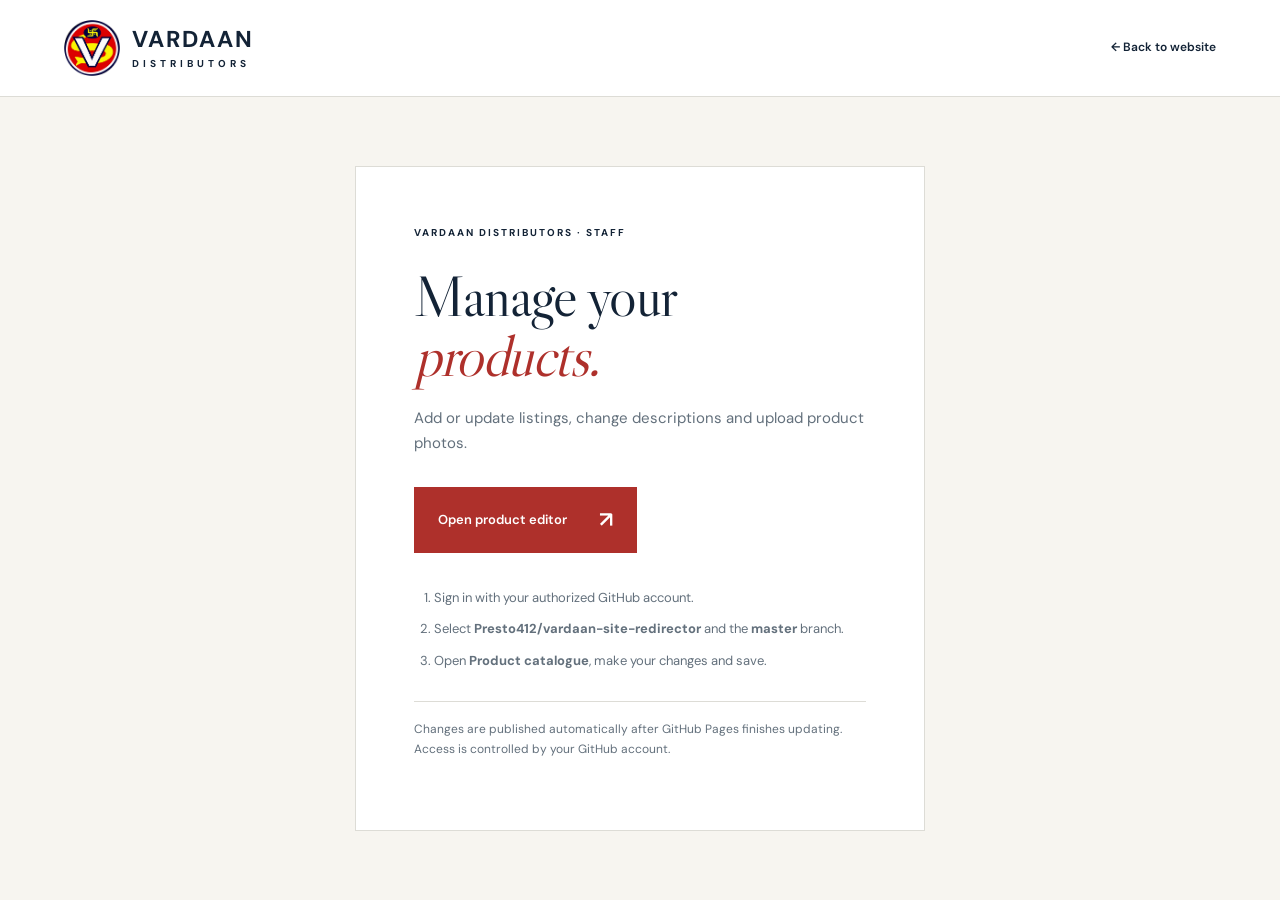
==== admin/index.html @ dcb4e956 "Add staff product administration page" ====
<!doctype html>
<html lang="en">
<head>
  <meta charset="utf-8">
  <meta name="viewport" content="width=device-width, initial-scale=1">
  <meta name="robots" content="noindex, nofollow">
  <meta name="theme-color" content="#132336">
  <title>Product administration | Vardaan Distributors</title>
  <link rel="icon" href="../assets/vardaan-emblem.png">
  <link rel="stylesheet" href="../styles.css">
  <style>
    body{background:var(--cream)}.admin-header{background:#fff;border-bottom:1px solid var(--line)}.admin-header .wrap{min-height:96px;display:flex;align-items:center;justify-content:space-between}.admin-header .back{font-size:12px;font-weight:600}.admin-main{min-height:calc(100vh - 97px);display:grid;place-items:center;padding:48px 5%}.admin-card{width:min(100%,570px);background:#fff;padding:clamp(28px,6vw,58px);border:1px solid var(--line)}.admin-card h1{font-size:clamp(42px,7vw,58px);margin-bottom:20px}.admin-card p:not(.eyebrow){color:var(--muted)}.admin-card .button{margin:16px 0}.admin-card ol{color:var(--muted);padding-left:20px;font-size:13px}.admin-card li{padding:5px 0}.admin-note{border-top:1px solid var(--line);margin-top:25px;padding-top:18px;font-size:12px}
  </style>
</head>
<body>
<header class="admin-header"><div class="wrap"><a class="brand" href="../"><img src="../assets/vardaan-emblem.png" alt="Vardaan logo" width="56" height="56"><span>VARDAAN<small>DISTRIBUTORS</small></span></a><a class="back" href="../">← Back to website</a></div></header>
<main class="admin-main"><section class="admin-card"><p class="eyebrow">VARDAAN DISTRIBUTORS · STAFF</p><h1>Manage your<br><em>products.</em></h1><p>Add or update listings, change descriptions and upload product photos.</p><a class="button" href="https://app.pagescms.org/">Open product editor <span>↗</span></a><ol><li>Sign in with your authorized GitHub account.</li><li>Select <strong>Presto412/vardaan-site-redirector</strong> and the <strong>master</strong> branch.</li><li>Open <strong>Product catalogue</strong>, make your changes and save.</li></ol><p class="admin-note">Changes are published automatically after GitHub Pages finishes updating. Access is controlled by your GitHub account.</p></section></main>
</body></html>
---- styles.css ----
@import url('https://fonts.googleapis.com/css2?family=DM+Sans:wght@400;500;600;700&family=Libre+Caslon+Display&display=swap');
:root{--navy:#132336;--red:#ae302b;--cream:#f7f5f0;--muted:#63707c;--line:#dddcd6}*{box-sizing:border-box}html{scroll-behavior:smooth;scroll-padding-top:100px}body{margin:0;color:var(--navy);font:15px/1.65 'DM Sans',sans-serif;background:#fff}a{color:inherit;text-decoration:none}button,input{font:inherit}button,a,input{touch-action:manipulation}a:hover{text-decoration:underline}button:focus-visible,a:focus-visible,input:focus-visible{outline:3px solid #cb7a37;outline-offset:5px}.wrap{width:min(1240px,90%);margin:auto}.topbar{background:var(--navy);color:#fff;font-size:10px;letter-spacing:1.2px;padding:9px 0}.topbar .wrap{display:flex;justify-content:space-between}.topbar span{color:#bbc3ce;letter-spacing:.5px}header{position:sticky;top:0;z-index:10;background:#fff;border-bottom:1px solid var(--line)}.nav{height:96px;display:flex;align-items:center;justify-content:space-between}.brand{display:flex;gap:12px;align-items:center;font-size:23px;font-weight:700;letter-spacing:2px;line-height:1.15}.brand img{object-fit:contain;width:56px;height:56px}.brand small{display:block;font-size:10px;letter-spacing:4px;margin-top:6px}.nav nav{display:flex;align-items:center;gap:34px;font-size:13px}.button{display:inline-flex;align-items:center;justify-content:space-between;gap:32px;background:var(--red);color:#fff;padding:15px 24px;font-size:13px;font-weight:600}.button:hover{background:#8e2522;text-decoration:none}.button span{font-size:22px}.button.small{padding:10px 20px}.menu{display:none}.hero{background:var(--cream);padding:64px 0 60px}.hero-grid{display:grid;grid-template-columns:1.1fr 1fr;gap:64px;align-items:center}.eyebrow{font-size:10px;font-weight:700;letter-spacing:2px;margin:0 0 24px}.eyebrow>span{display:inline-block;background:var(--red);width:7px;height:7px;border-radius:50%;margin-right:9px}h1,h2{font-family:'Libre Caslon Display',Georgia,serif;font-weight:400;line-height:1.04;letter-spacing:-1.5px}h1{font-size:clamp(48px,5.2vw,76px);margin:0 0 25px}em{color:var(--red);font-weight:400}.intro{max-width:440px;color:var(--muted);font-size:15px}.actions{display:flex;align-items:center;gap:26px;margin-top:32px}.text-link{font-size:12px;font-weight:600;border-bottom:1px solid;padding-bottom:5px}.hero-note{display:flex;align-items:center;gap:20px;margin-top:42px}.hero-note b{font-family:Georgia,serif;font-size:34px;font-weight:400}.hero-note span{border-left:1px solid #c8c9c6;padding-left:20px;font-size:11px;color:var(--muted)}.hero-art{min-height:500px;background:#e9e7df;position:relative;padding:25px 28px;display:flex;flex-direction:column;justify-content:space-between;overflow:hidden}.art-label{font-size:9px;letter-spacing:1.4px;display:flex;justify-content:space-between;gap:20px}.art-label span{font-size:8px;color:var(--muted)}.hero-product{width:100%;height:335px;object-fit:contain;mix-blend-mode:multiply}.art-bottom{display:flex;justify-content:space-between;align-items:center}.art-bottom p{font-size:14px;line-height:1.5}.art-bottom a{border:1px solid #b7b9b4;border-radius:50%;font-size:26px;width:48px;height:48px;text-align:center}.values{border-bottom:1px solid var(--line)}.values .wrap{display:flex;justify-content:space-between;padding:24px 0;font-size:10px;font-weight:600;letter-spacing:1.4px}.values span:before{content:'✦';color:var(--red);margin-right:18px}.section{padding-top:85px;padding-bottom:85px}h2{font-size:54px;margin:0}h3{font-size:20px;line-height:1.3;font-weight:500}.section-head{display:flex;justify-content:space-between;align-items:end;gap:30px;margin-bottom:38px}.section-head p:not(.eyebrow){color:var(--muted);font-size:13px}.catalog-tools{display:flex;justify-content:space-between;gap:20px;margin-bottom:30px;border-bottom:1px solid var(--line);padding-bottom:18px}.filters{display:flex;gap:8px;flex-wrap:wrap}.filters button{border:0;background:transparent;color:var(--muted);padding:9px 17px;cursor:pointer;font-size:12px}.filters button.active{background:var(--navy);color:#fff}.search{display:flex;align-items:center;border-bottom:1px solid #bbb}.search input{border:0;padding:8px;background:none;width:190px;font-size:12px}.search span{font-size:24px}.products{display:grid;grid-template-columns:repeat(4,1fr);gap:32px 22px}.product-image{background:#f6f6f3;height:230px;display:flex;align-items:center;justify-content:center;padding:23px;position:relative}.product-image img{height:100%;width:100%;object-fit:contain;mix-blend-mode:multiply;transition:transform .25s}.product:hover img{transform:scale(1.05)}.product .category{font-size:9px;letter-spacing:1.5px;color:var(--muted);margin:17px 0 5px}.product h3{font-size:16px;margin:0 0 10px}.product>a{font-size:11px;border-bottom:1px solid #aaa}.catalog-foot{border-top:1px solid var(--line);margin-top:40px;display:flex;justify-content:space-between;align-items:center;font-size:12px}.catalog-foot p{color:var(--muted)}.catalog-foot a{font-weight:600}.about{background:var(--cream);padding:75px 0}.about-grid{display:grid;grid-template-columns:1fr 1fr;gap:100px;align-items:center}.story-image{background:#e8e8df;padding:32px;min-height:380px;display:flex;flex-direction:column;justify-content:space-between}.story-image img{width:100%;height:290px;object-fit:contain;mix-blend-mode:multiply}.story-image span{font-size:9px;letter-spacing:2px;line-height:1.8}.story-copy h2{margin-bottom:26px}.story-copy>p:not(.eyebrow){font-size:14px;color:var(--muted)}.story-copy .text-link{display:inline-block;margin-top:16px}.trade-grid{display:grid;grid-template-columns:repeat(3,1fr);gap:40px;margin-top:50px}.trade-grid article{border-top:1px solid var(--navy);padding-top:25px}.trade-grid article>span{font-size:10px;letter-spacing:1.6px;color:var(--red)}.trade-grid p{color:var(--muted);font-size:13px;max-width:330px}.contact{background:var(--navy);color:white;padding:80px 0}.contact-grid{display:grid;grid-template-columns:1.3fr 1fr;gap:100px}.contact .eyebrow{color:#d7b19b}.contact h2{font-size:60px}.contact p{color:#bcc4cd}.contact .button{margin-top:22px}.button.light{background:#fff;color:var(--navy)}.button.light:hover{background:#e9e7df}.contact-small{font-size:10px}.contact-card{border-left:1px solid #45515e;padding-left:65px}.contact-card h3{font-size:18px;margin:0 0 16px}.contact-card address{font-style:normal;color:#bcc4cd;font-size:13px;margin-bottom:16px}.contact-card a{font-size:12px;border-bottom:1px solid #75808a;padding-bottom:4px}.contact-divider{height:1px;background:#45515e;margin:30px 0}.contact-card p{font-size:13px}footer{background:var(--cream);padding:38px 0 22px}.footer-top{display:flex;align-items:center;justify-content:space-between;gap:25px;padding-bottom:30px}.footer-top p,.footer-top>a:last-child{font-size:11px;color:var(--muted)}.footer-bottom{border-top:1px solid var(--line);padding-top:20px;display:flex;justify-content:space-between;font-size:10px;color:var(--muted)}.skip{position:absolute;top:-100px;background:white;padding:12px;z-index:30}.skip:focus{top:0}.sr-only{position:absolute;width:1px;height:1px;overflow:hidden;clip-path:inset(50%)}
@media(min-width:1500px){.hero{padding:80px 0}}@media(max-width:1000px){.hero-grid{gap:30px}.hero-art{min-height:430px}.hero-product{height:270px}.actions{align-items:start;flex-direction:column;gap:18px}.about-grid,.contact-grid{gap:45px}.products{grid-template-columns:repeat(3,1fr)}.contact-card{padding-left:35px}.values span:before{margin-right:8px}.art-label span{display:none}}
@media(max-width:700px){html{scroll-padding-top:85px}.topbar span{display:none}.topbar{font-size:9px}.nav{height:80px}.brand{font-size:20px}.brand img{width:48px;height:48px}.menu{display:block;border:1px solid var(--line);background:#fff;font-size:22px;padding:4px 12px}.nav nav{display:none;position:absolute;top:80px;left:0;right:0;background:white;padding:25px 5%;border-bottom:1px solid var(--line);align-items:stretch;gap:20px}.nav nav.open{display:flex;flex-direction:column}.hero{padding:40px 0}.hero-grid,.about-grid,.contact-grid{grid-template-columns:1fr}.hero-grid{gap:35px}h1{font-size:52px}.hero-art{min-height:380px}.hero-product{height:260px}.hero-note{margin-top:25px}.actions{flex-direction:row;flex-wrap:wrap;align-items:center;gap:20px}.values .wrap{display:grid;grid-template-columns:1fr 1fr;gap:17px;font-size:8px;letter-spacing:.8px}.section{padding-top:55px;padding-bottom:55px}.section-head{display:block}.section-head p:not(.eyebrow){margin-top:20px}h2{font-size:44px}.catalog-tools{flex-direction:column}.filters{gap:0}.filters button{padding:8px 12px;font-size:11px}.search input{width:100%}.search{width:100%}.products{grid-template-columns:repeat(2,1fr);gap:25px 15px}.product-image{height:165px;padding:14px}.product h3{font-size:14px}.product .category{font-size:8px}.catalog-foot{align-items:start;flex-direction:column;gap:8px;padding-top:12px}.about{padding:45px 0}.about-grid{gap:35px}.story-image{min-height:300px}.story-image img{height:240px}.trade-grid{grid-template-columns:1fr;gap:25px;margin-top:35px}.trade-grid p{max-width:none}.contact{padding:55px 0}.contact h2{font-size:46px}.contact-card{border-left:0;border-top:1px solid #45515e;padding:30px 0 0}.footer-top{align-items:start;flex-direction:column;gap:12px}.footer-bottom{flex-wrap:wrap;gap:12px}.footer-bottom span:last-child{width:100%}}@media(prefers-reduced-motion:reduce){html{scroll-behavior:auto}*{transition:none!important}}
.product-description{color:var(--muted);font-size:12px;white-space:pre-line;margin:0 0 10px}
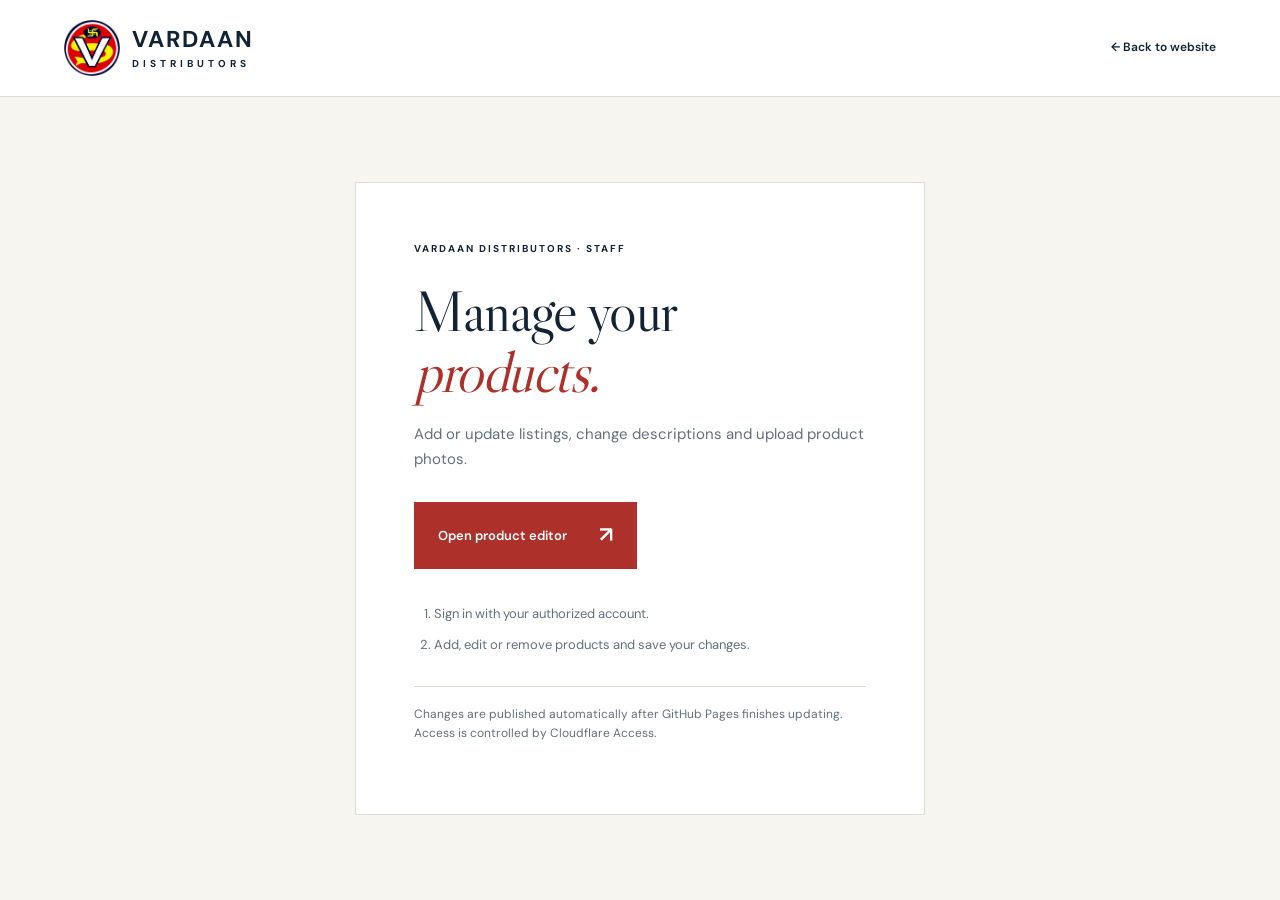
==== commit 1a3854f4: "Link staff page to protected product editor" ====
--- a/admin/index.html
+++ b/admin/index.html
@@ -14,5 +14,5 @@
 </head>
 <body>
 <header class="admin-header"><div class="wrap"><a class="brand" href="../"><img src="../assets/vardaan-emblem.png" alt="Vardaan logo" width="56" height="56"><span>VARDAAN<small>DISTRIBUTORS</small></span></a><a class="back" href="../">← Back to website</a></div></header>
-<main class="admin-main"><section class="admin-card"><p class="eyebrow">VARDAAN DISTRIBUTORS · STAFF</p><h1>Manage your<br><em>products.</em></h1><p>Add or update listings, change descriptions and upload product photos.</p><a class="button" href="https://app.pagescms.org/">Open product editor <span>↗</span></a><ol><li>Sign in with your authorized GitHub account.</li><li>Select <strong>Presto412/vardaan-site-redirector</strong> and the <strong>master</strong> branch.</li><li>Open <strong>Product catalogue</strong>, make your changes and save.</li></ol><p class="admin-note">Changes are published automatically after GitHub Pages finishes updating. Access is controlled by your GitHub account.</p></section></main>
+<main class="admin-main"><section class="admin-card"><p class="eyebrow">VARDAAN DISTRIBUTORS · STAFF</p><h1>Manage your<br><em>products.</em></h1><p>Add or update listings, change descriptions and upload product photos.</p><a class="button" href="https://vardaan-product-admin.priyanshjain412.workers.dev/">Open product editor <span>↗</span></a><ol><li>Sign in with your authorized account.</li><li>Add, edit or remove products and save your changes.</li></ol><p class="admin-note">Changes are published automatically after GitHub Pages finishes updating. Access is controlled by Cloudflare Access.</p></section></main>
 </body></html>
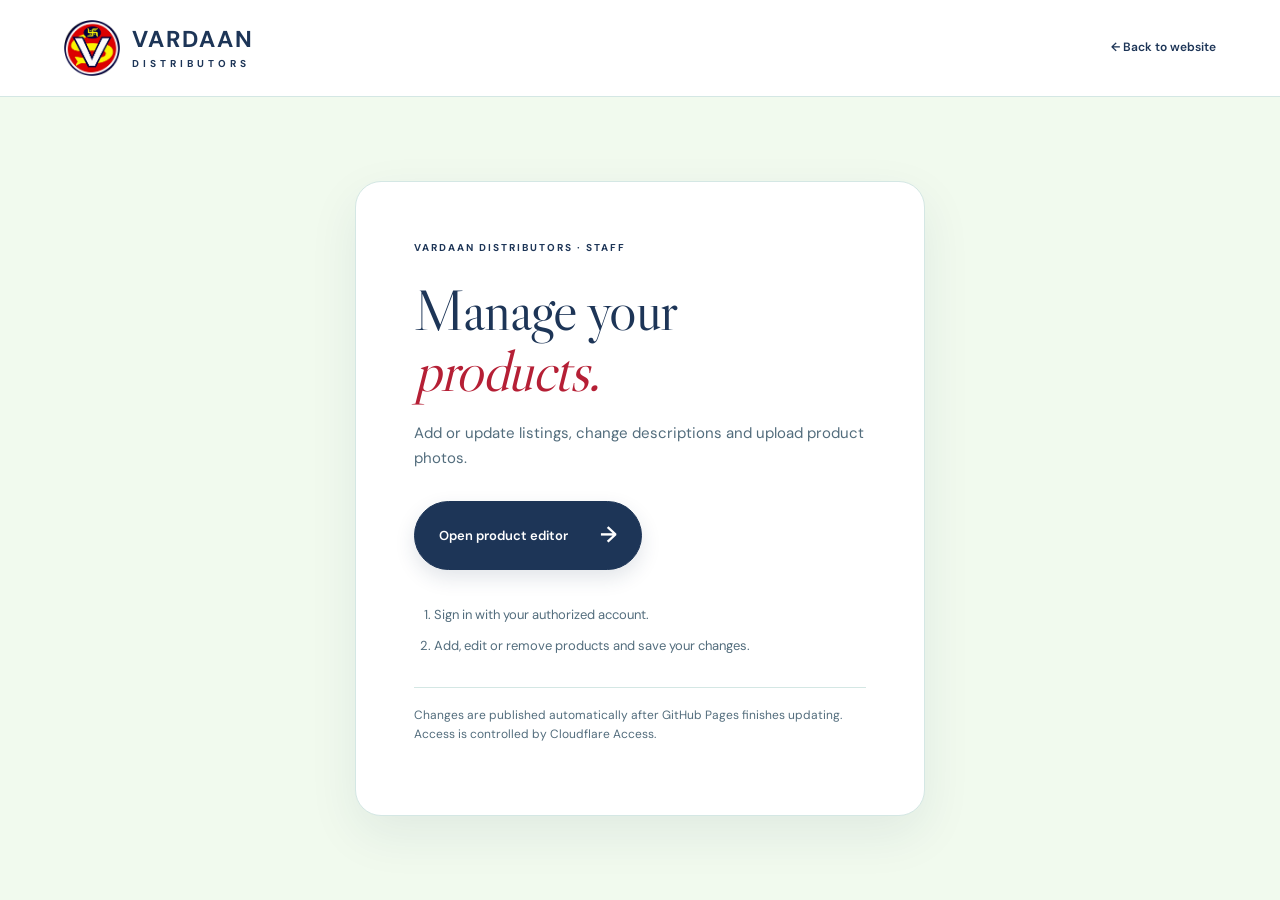
==== commit 271578b2: "Refresh public and admin interfaces with Vardaan palette" ====
--- a/admin/index.html
+++ b/admin/index.html
@@ -14,5 +14,5 @@
 </head>
 <body>
 <header class="admin-header"><div class="wrap"><a class="brand" href="../"><img src="../assets/vardaan-emblem.png" alt="Vardaan logo" width="56" height="56"><span>VARDAAN<small>DISTRIBUTORS</small></span></a><a class="back" href="../">← Back to website</a></div></header>
-<main class="admin-main"><section class="admin-card"><p class="eyebrow">VARDAAN DISTRIBUTORS · STAFF</p><h1>Manage your<br><em>products.</em></h1><p>Add or update listings, change descriptions and upload product photos.</p><a class="button" href="https://vardaan-product-admin.priyanshjain412.workers.dev/">Open product editor <span>↗</span></a><ol><li>Sign in with your authorized account.</li><li>Add, edit or remove products and save your changes.</li></ol><p class="admin-note">Changes are published automatically after GitHub Pages finishes updating. Access is controlled by Cloudflare Access.</p></section></main>
+<main class="admin-main"><section class="admin-card"><p class="eyebrow">VARDAAN DISTRIBUTORS · STAFF</p><h1>Manage your<br><em>products.</em></h1><p>Add or update listings, change descriptions and upload product photos.</p><a class="button" href="https://vardaan-product-admin.priyanshjain412.workers.dev/">Open product editor <span>→</span></a><ol><li>Sign in with your authorized account.</li><li>Add, edit or remove products and save your changes.</li></ol><p class="admin-note">Changes are published automatically after GitHub Pages finishes updating. Access is controlled by Cloudflare Access.</p></section></main>
 </body></html>
--- a/styles.css
+++ b/styles.css
@@ -3,3 +3,9 @@
 @media(min-width:1500px){.hero{padding:80px 0}}@media(max-width:1000px){.hero-grid{gap:30px}.hero-art{min-height:430px}.hero-product{height:270px}.actions{align-items:start;flex-direction:column;gap:18px}.about-grid,.contact-grid{gap:45px}.products{grid-template-columns:repeat(3,1fr)}.contact-card{padding-left:35px}.values span:before{margin-right:8px}.art-label span{display:none}}
 @media(max-width:700px){html{scroll-padding-top:85px}.topbar span{display:none}.topbar{font-size:9px}.nav{height:80px}.brand{font-size:20px}.brand img{width:48px;height:48px}.menu{display:block;border:1px solid var(--line);background:#fff;font-size:22px;padding:4px 12px}.nav nav{display:none;position:absolute;top:80px;left:0;right:0;background:white;padding:25px 5%;border-bottom:1px solid var(--line);align-items:stretch;gap:20px}.nav nav.open{display:flex;flex-direction:column}.hero{padding:40px 0}.hero-grid,.about-grid,.contact-grid{grid-template-columns:1fr}.hero-grid{gap:35px}h1{font-size:52px}.hero-art{min-height:380px}.hero-product{height:260px}.hero-note{margin-top:25px}.actions{flex-direction:row;flex-wrap:wrap;align-items:center;gap:20px}.values .wrap{display:grid;grid-template-columns:1fr 1fr;gap:17px;font-size:8px;letter-spacing:.8px}.section{padding-top:55px;padding-bottom:55px}.section-head{display:block}.section-head p:not(.eyebrow){margin-top:20px}h2{font-size:44px}.catalog-tools{flex-direction:column}.filters{gap:0}.filters button{padding:8px 12px;font-size:11px}.search input{width:100%}.search{width:100%}.products{grid-template-columns:repeat(2,1fr);gap:25px 15px}.product-image{height:165px;padding:14px}.product h3{font-size:14px}.product .category{font-size:8px}.catalog-foot{align-items:start;flex-direction:column;gap:8px;padding-top:12px}.about{padding:45px 0}.about-grid{gap:35px}.story-image{min-height:300px}.story-image img{height:240px}.trade-grid{grid-template-columns:1fr;gap:25px;margin-top:35px}.trade-grid p{max-width:none}.contact{padding:55px 0}.contact h2{font-size:46px}.contact-card{border-left:0;border-top:1px solid #45515e;padding:30px 0 0}.footer-top{align-items:start;flex-direction:column;gap:12px}.footer-bottom{flex-wrap:wrap;gap:12px}.footer-bottom span:last-child{width:100%}}@media(prefers-reduced-motion:reduce){html{scroll-behavior:auto}*{transition:none!important}}
 .product-description{color:var(--muted);font-size:12px;white-space:pre-line;margin:0 0 10px}
+
+/* Vardaan colour palette */
+:root{--navy:#1d3557;--red:#b51f35;--cream:#f1faee;--muted:#536d7d;--line:#d4e7e4;--punch:#e63946;--frost:#a8dadc;--cerulean:#457b9d}
+body{background:#fbfdfb}header{background:rgba(255,255,255,.96);backdrop-filter:blur(14px)}.topbar{background:var(--navy)}.button{background:var(--navy);border:1px solid var(--navy);border-radius:999px;box-shadow:0 8px 20px rgba(29,53,87,.13);transition:transform .2s,background .2s,box-shadow .2s}.button:hover{background:#315778;box-shadow:0 12px 24px rgba(29,53,87,.2);transform:translateY(-2px)}.button.small{background:var(--punch);border-color:var(--punch);color:#1d3557;box-shadow:none}.button.small:hover{background:#c92d3b;color:white}.hero{background:linear-gradient(125deg,#f1faee 0%,#f4fbf8 56%,#d9eeee 100%)}.hero-art{background:#d8eeee;border:1px solid #c3e5e4;border-radius:30px;box-shadow:0 20px 60px rgba(29,53,87,.08)}.hero-product{mix-blend-mode:multiply}.art-bottom a{border-color:#83b8c4;background:rgba(255,255,255,.65);color:var(--navy)}.art-bottom a:hover{background:var(--navy);color:white;text-decoration:none}.values{background:#fff}.values span:before{color:var(--punch)}.eyebrow>span{background:var(--punch)}.catalog-tools{align-items:center}.filters{background:#eef7f5;padding:5px;border-radius:999px}.filters button{border-radius:999px}.filters button.active{background:var(--navy)}.search{background:#f1f8f7;border:1px solid #d6e8e6;border-radius:999px;padding:0 13px}.search input{outline:none}.product{border:1px solid #e1edeb;border-radius:22px;background:white;overflow:hidden;box-shadow:0 6px 20px rgba(29,53,87,.04);padding-bottom:18px;transition:box-shadow .2s,transform .2s}.product:hover{box-shadow:0 15px 35px rgba(29,53,87,.1);transform:translateY(-3px)}.product-image{border-radius:18px 18px 0 0;background:#f0f7f5}.product .category,.product h3,.product>a,.product-description{margin-left:17px;margin-right:17px}.product>a{display:inline-block;margin-top:2px;color:#315d79;font-weight:600}.product .category{color:#4d7184}.about{background:#e8f5f3}.story-image{border-radius:28px;background:#cde8e7;overflow:hidden}.trade-grid article{border-top:0;background:#f1f8f6;border:1px solid #dcece9;border-radius:22px;padding:26px}.trade-grid article>span{color:var(--red);font-weight:700}.contact{background:var(--navy)}.contact-card{border:1px solid #5b7891;background:#294764;border-radius:24px;padding:32px 36px}.contact-divider{background:#648198}.button.light{border-color:#fff}.footer-top .brand{color:var(--navy)}footer{background:#f1faee}.menu{border-radius:12px}.search:focus-within{outline:3px solid #457b9d;outline-offset:3px}.admin-card{border-radius:26px;box-shadow:0 18px 50px rgba(29,53,87,.08)}
+@media(max-width:700px){.filters{border-radius:18px}.catalog-tools{align-items:stretch}.contact-card{border:1px solid #5b7891;padding:28px}.product-image{border-radius:15px 15px 0 0}.product{border-radius:18px}.hero-art,.story-image{border-radius:22px}.trade-grid{gap:14px}}
+.button.small{background:#b51f35;border-color:#b51f35;color:#fff}.button.small:hover{background:#8e192c;color:#fff}
